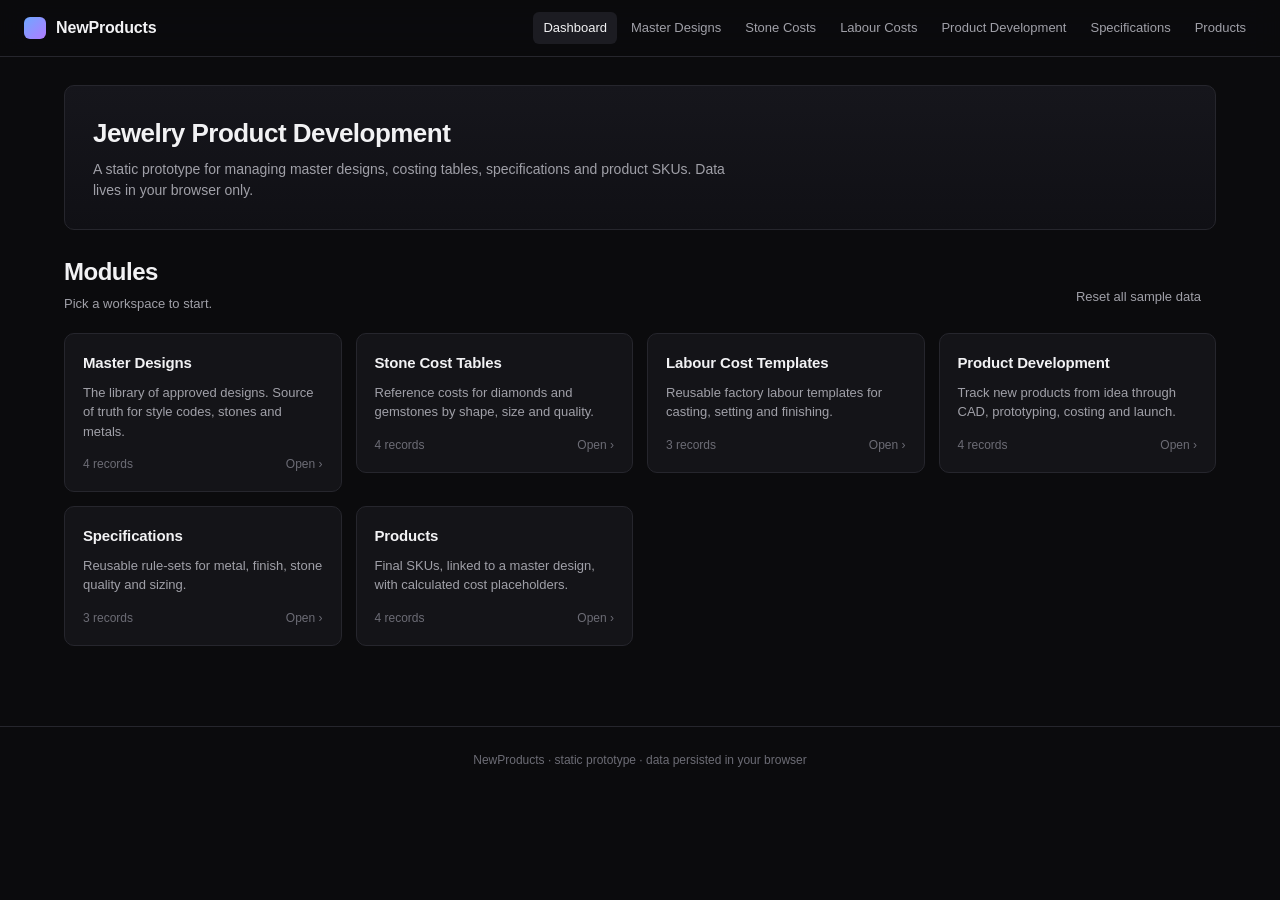
==== index.html @ 2b87fa81 "Add static jewelry product development PoC Six modules (Master Designs, Stone Cost Tables, Labour Co" ====
<!doctype html>
<html lang="en">
  <head>
    <meta charset="utf-8" />
    <meta name="viewport" content="width=device-width, initial-scale=1" />
    <title>NewProducts &middot; Dashboard</title>
    <link rel="stylesheet" href="assets/styles.css" />
  </head>
  <body>
    <div class="app">
      <div id="topbar"></div>

      <main class="main">
        <section class="hero">
          <h1>Jewelry Product Development</h1>
          <p>
            A static prototype for managing master designs, costing tables,
            specifications and product SKUs. Data lives in your browser only.
          </p>
        </section>

        <div class="page-header">
          <div>
            <h1>Modules</h1>
            <p>Pick a workspace to start.</p>
          </div>
          <button class="btn btn-ghost" id="reset-all">Reset all sample data</button>
        </div>

        <div class="cards" id="module-cards"></div>
      </main>

      <div id="footer"></div>
    </div>

    <script src="shared/sample-data.js"></script>
    <script src="shared/storage.js"></script>
    <script src="assets/app.js"></script>
    <script>
      App.renderNav("dashboard");
      App.renderFooter();

      var DESCRIPTIONS = {
        "master-designs": {
          title: "Master Designs",
          desc: "The library of approved designs. Source of truth for style codes, stones and metals.",
          dataKey: "masterDesigns"
        },
        "stone-cost-tables": {
          title: "Stone Cost Tables",
          desc: "Reference costs for diamonds and gemstones by shape, size and quality.",
          dataKey: "stoneCostTables"
        },
        "labour-cost-templates": {
          title: "Labour Cost Templates",
          desc: "Reusable factory labour templates for casting, setting and finishing.",
          dataKey: "labourCostTemplates"
        },
        "product-development": {
          title: "Product Development",
          desc: "Track new products from idea through CAD, prototyping, costing and launch.",
          dataKey: "productDevelopment"
        },
        "specifications": {
          title: "Specifications",
          desc: "Reusable rule-sets for metal, finish, stone quality and sizing.",
          dataKey: "specifications"
        },
        "products": {
          title: "Products",
          desc: "Final SKUs, linked to a master design, with calculated cost placeholders.",
          dataKey: "products"
        }
      };

      var holder = document.getElementById("module-cards");
      var html = App.MODULES.filter(function (m) { return m.key !== "dashboard"; })
        .map(function (m) {
          var meta = DESCRIPTIONS[m.key] || { title: m.label, desc: "", dataKey: null };
          var count = meta.dataKey ? Storage.load(meta.dataKey).length : 0;
          return (
            '<a class="card-link" href="' + m.path + 'index.html">' +
            '<div class="card">' +
              '<h3>' + App.escapeHtml(meta.title) + '</h3>' +
              '<p>' + App.escapeHtml(meta.desc) + '</p>' +
              '<div class="card-meta">' +
                '<span>' + count + ' record' + (count === 1 ? '' : 's') + '</span>' +
                '<span>Open &rsaquo;</span>' +
              '</div>' +
            '</div>' +
            '</a>'
          );
        }).join("");
      holder.innerHTML = html;

      document.getElementById("reset-all").addEventListener("click", function () {
        if (confirm("Reset every module back to sample data? Local edits will be lost.")) {
          Storage.resetAll();
          location.reload();
        }
      });
    </script>
  </body>
</html>
---- assets/styles.css ----
/* NewProducts - shared minimalist dark theme */

:root {
  --bg: #0b0b0d;
  --bg-elev: #141418;
  --bg-elev-2: #1c1c22;
  --border: #26262d;
  --border-strong: #34343d;
  --text: #f2f2f4;
  --text-dim: #a0a0a8;
  --text-faint: #6c6c75;
  --accent: #6ea8ff;
  --accent-hover: #8ebcff;
  --danger: #ff6b6b;
  --success: #5cd07a;
  --warn: #f0c14b;
  --radius: 10px;
  --radius-sm: 6px;
  --shadow: 0 6px 24px rgba(0, 0, 0, 0.35);
  --font: -apple-system, BlinkMacSystemFont, "SF Pro Text", "Segoe UI",
    Helvetica, Arial, sans-serif;
}

* {
  box-sizing: border-box;
}

html,
body {
  margin: 0;
  padding: 0;
  background: var(--bg);
  color: var(--text);
  font-family: var(--font);
  font-size: 14px;
  line-height: 1.5;
  -webkit-font-smoothing: antialiased;
}

a {
  color: var(--accent);
  text-decoration: none;
}
a:hover {
  color: var(--accent-hover);
}

/* Layout */
.app {
  min-height: 100vh;
  display: flex;
  flex-direction: column;
}

.topbar {
  position: sticky;
  top: 0;
  z-index: 10;
  background: rgba(11, 11, 13, 0.85);
  backdrop-filter: saturate(160%) blur(14px);
  -webkit-backdrop-filter: saturate(160%) blur(14px);
  border-bottom: 1px solid var(--border);
  padding: 12px 24px;
  display: flex;
  align-items: center;
  justify-content: space-between;
  gap: 16px;
  flex-wrap: wrap;
}

.brand {
  display: flex;
  align-items: center;
  gap: 10px;
  font-weight: 600;
  letter-spacing: -0.01em;
  font-size: 16px;
  color: var(--text);
}
.brand-mark {
  width: 22px;
  height: 22px;
  border-radius: 6px;
  background: linear-gradient(135deg, #6ea8ff, #b07bff);
}

.nav {
  display: flex;
  flex-wrap: wrap;
  gap: 4px;
}
.nav a {
  color: var(--text-dim);
  padding: 6px 10px;
  border-radius: var(--radius-sm);
  font-size: 13px;
  font-weight: 500;
}
.nav a:hover {
  color: var(--text);
  background: var(--bg-elev);
}
.nav a.active {
  color: var(--text);
  background: var(--bg-elev-2);
}

.main {
  padding: 28px 24px 80px;
  max-width: 1200px;
  width: 100%;
  margin: 0 auto;
}

.page-header {
  display: flex;
  align-items: flex-end;
  justify-content: space-between;
  gap: 16px;
  margin-bottom: 20px;
  flex-wrap: wrap;
}
.page-header h1 {
  margin: 0;
  font-size: 24px;
  font-weight: 600;
  letter-spacing: -0.02em;
}
.page-header p {
  margin: 4px 0 0;
  color: var(--text-dim);
  font-size: 13px;
}

.toolbar {
  display: flex;
  gap: 10px;
  align-items: center;
  flex-wrap: wrap;
  margin-bottom: 16px;
}
.toolbar .grow {
  flex: 1;
  min-width: 180px;
}

/* Buttons */
.btn {
  appearance: none;
  border: 1px solid var(--border-strong);
  background: var(--bg-elev);
  color: var(--text);
  padding: 8px 14px;
  border-radius: var(--radius-sm);
  font-size: 13px;
  font-weight: 500;
  cursor: pointer;
  transition: background 0.15s ease, border-color 0.15s ease,
    transform 0.05s ease;
  font-family: inherit;
}
.btn:hover {
  background: var(--bg-elev-2);
  border-color: #44444f;
}
.btn:active {
  transform: translateY(1px);
}
.btn-primary {
  background: var(--accent);
  border-color: var(--accent);
  color: #0a1530;
}
.btn-primary:hover {
  background: var(--accent-hover);
  border-color: var(--accent-hover);
  color: #0a1530;
}
.btn-danger {
  background: transparent;
  border-color: #5a2a2a;
  color: var(--danger);
}
.btn-danger:hover {
  background: #2a1414;
  border-color: #7a3535;
}
.btn-ghost {
  background: transparent;
  border-color: transparent;
  color: var(--text-dim);
}
.btn-ghost:hover {
  background: var(--bg-elev);
  color: var(--text);
}
.btn-sm {
  padding: 5px 9px;
  font-size: 12px;
}

/* Inputs */
.input,
.select,
.textarea {
  appearance: none;
  width: 100%;
  background: var(--bg-elev);
  border: 1px solid var(--border-strong);
  color: var(--text);
  padding: 8px 12px;
  border-radius: var(--radius-sm);
  font-size: 13px;
  font-family: inherit;
  outline: none;
  transition: border-color 0.15s ease, background 0.15s ease;
}
.input:focus,
.select:focus,
.textarea:focus {
  border-color: var(--accent);
  background: var(--bg-elev-2);
}
.textarea {
  min-height: 70px;
  resize: vertical;
}
label {
  display: block;
  font-size: 12px;
  color: var(--text-dim);
  margin-bottom: 4px;
  letter-spacing: 0.01em;
}

/* Tables */
.table-wrap {
  background: var(--bg-elev);
  border: 1px solid var(--border);
  border-radius: var(--radius);
  overflow: hidden;
}
table {
  width: 100%;
  border-collapse: collapse;
  font-size: 13px;
}
thead th {
  text-align: left;
  font-weight: 500;
  font-size: 12px;
  color: var(--text-dim);
  padding: 10px 14px;
  background: var(--bg-elev-2);
  border-bottom: 1px solid var(--border);
  white-space: nowrap;
}
tbody td {
  padding: 11px 14px;
  border-bottom: 1px solid var(--border);
  vertical-align: middle;
}
tbody tr:last-child td {
  border-bottom: none;
}
tbody tr:hover {
  background: rgba(255, 255, 255, 0.02);
}
.row-actions {
  display: flex;
  gap: 6px;
  justify-content: flex-end;
}
.cell-dim {
  color: var(--text-dim);
}
.empty {
  padding: 36px;
  text-align: center;
  color: var(--text-faint);
}

/* Cards (dashboard / spec cards) */
.cards {
  display: grid;
  grid-template-columns: repeat(auto-fill, minmax(260px, 1fr));
  gap: 14px;
}
.card {
  background: var(--bg-elev);
  border: 1px solid var(--border);
  border-radius: var(--radius);
  padding: 18px;
  display: flex;
  flex-direction: column;
  gap: 8px;
  transition: border-color 0.15s ease, transform 0.15s ease;
}
.card:hover {
  border-color: var(--border-strong);
}
.card h3 {
  margin: 0;
  font-size: 15px;
  font-weight: 600;
  letter-spacing: -0.01em;
}
.card p {
  margin: 0;
  color: var(--text-dim);
  font-size: 13px;
}
.card-link {
  display: block;
  color: inherit;
}
.card-link:hover .card {
  border-color: #44444f;
  transform: translateY(-1px);
}
.card-meta {
  display: flex;
  justify-content: space-between;
  margin-top: 6px;
  font-size: 12px;
  color: var(--text-faint);
}

/* Badge / status pills */
.badge {
  display: inline-block;
  padding: 2px 8px;
  border-radius: 999px;
  font-size: 11px;
  font-weight: 500;
  background: var(--bg-elev-2);
  color: var(--text-dim);
  border: 1px solid var(--border);
  white-space: nowrap;
}
.badge.draft { color: #b9b9c2; }
.badge.approved, .badge.active, .badge.launched { color: var(--success); border-color: #2a4f33; background: #122019; }
.badge.retired, .badge.archived { color: var(--text-faint); }
.badge.idea { color: #c7a4ff; border-color: #3a2c52; background: #1c1729; }
.badge.cad { color: #6ea8ff; border-color: #2c4373; background: #142036; }
.badge.prototype { color: #f0c14b; border-color: #4d3e1a; background: #221c0d; }
.badge.costing { color: #ffaf6b; border-color: #4d2f1a; background: #221408; }

/* Dialog / modal */
dialog {
  border: 1px solid var(--border-strong);
  border-radius: var(--radius);
  background: var(--bg-elev);
  color: var(--text);
  padding: 0;
  max-width: 560px;
  width: calc(100% - 32px);
  box-shadow: var(--shadow);
}
dialog::backdrop {
  background: rgba(0, 0, 0, 0.55);
  backdrop-filter: blur(2px);
}
.dialog-header {
  padding: 16px 20px;
  border-bottom: 1px solid var(--border);
  display: flex;
  justify-content: space-between;
  align-items: center;
}
.dialog-header h2 {
  margin: 0;
  font-size: 16px;
  font-weight: 600;
}
.dialog-body {
  padding: 18px 20px;
  max-height: 70vh;
  overflow-y: auto;
}
.dialog-footer {
  padding: 12px 20px;
  border-top: 1px solid var(--border);
  display: flex;
  justify-content: flex-end;
  gap: 8px;
}
.form-grid {
  display: grid;
  grid-template-columns: repeat(2, 1fr);
  gap: 12px 14px;
}
.form-grid .full {
  grid-column: 1 / -1;
}

/* Footer */
.footer {
  text-align: center;
  color: var(--text-faint);
  font-size: 12px;
  padding: 24px;
  border-top: 1px solid var(--border);
}

/* Hero on dashboard */
.hero {
  background: linear-gradient(180deg, #16161c, #101015);
  border: 1px solid var(--border);
  border-radius: var(--radius);
  padding: 28px;
  margin-bottom: 24px;
}
.hero h1 {
  margin: 0 0 6px;
  font-size: 26px;
  font-weight: 600;
  letter-spacing: -0.02em;
}
.hero p {
  margin: 0;
  color: var(--text-dim);
  max-width: 640px;
}

/* Responsive */
@media (max-width: 720px) {
  .topbar {
    padding: 10px 14px;
    gap: 8px;
  }
  .nav a {
    padding: 5px 8px;
    font-size: 12px;
  }
  .main {
    padding: 18px 14px 60px;
  }
  .page-header h1 {
    font-size: 20px;
  }
  .form-grid {
    grid-template-columns: 1fr;
  }
  thead th,
  tbody td {
    padding: 9px 10px;
  }
  .hero {
    padding: 20px;
  }
  .hero h1 {
    font-size: 22px;
  }
}
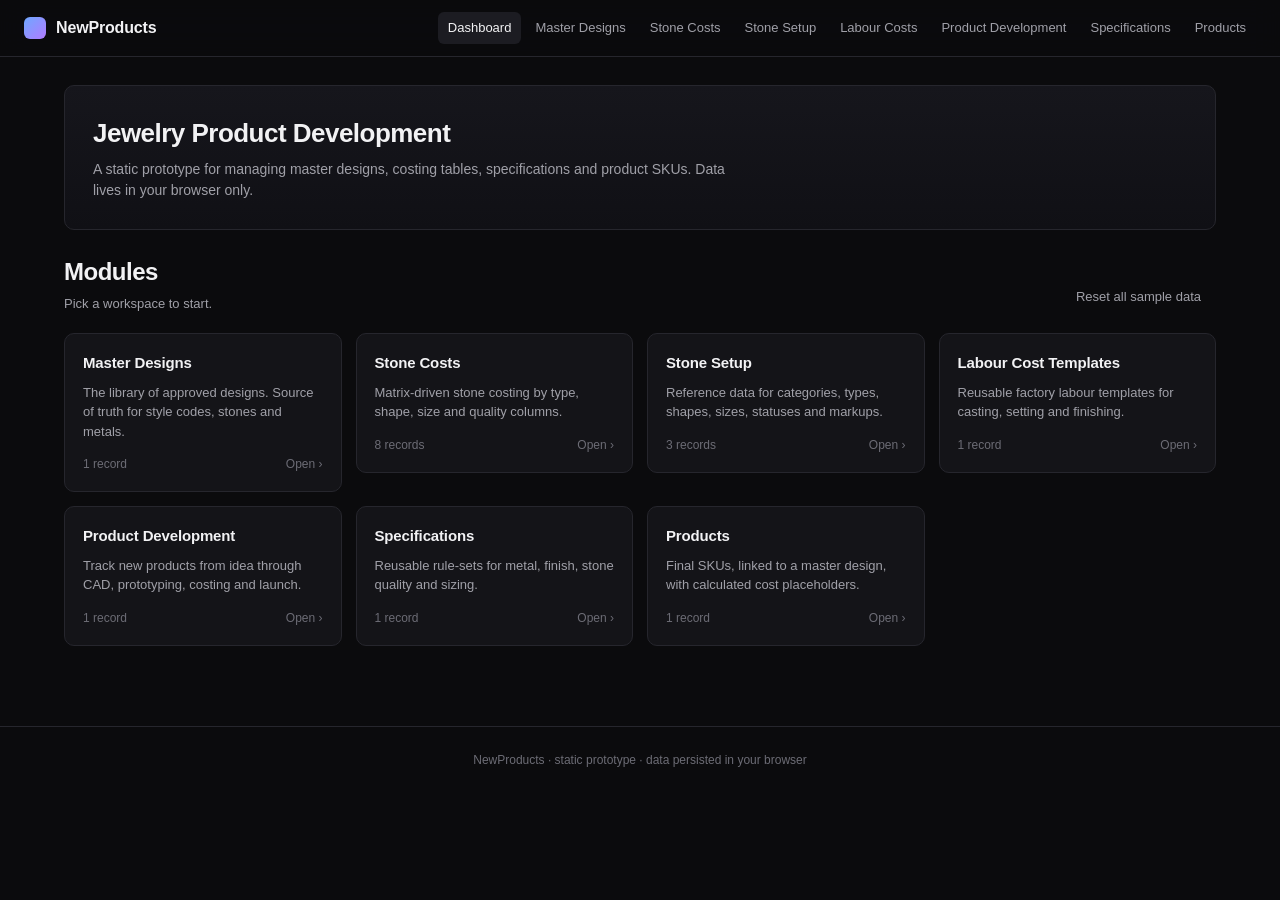
==== commit 6cb58ded: "Build matrix-based stone costing and stone setup modules" ====
--- a/index.html
+++ b/index.html
@@ -47,9 +47,14 @@
           dataKey: "masterDesigns"
         },
         "stone-cost-tables": {
-          title: "Stone Cost Tables",
-          desc: "Reference costs for diamonds and gemstones by shape, size and quality.",
-          dataKey: "stoneCostTables"
+          title: "Stone Costs",
+          desc: "Matrix-driven stone costing by type, shape, size and quality columns.",
+          dataKey: "stoneCosts"
+        },
+        "stone-setup": {
+          title: "Stone Setup",
+          desc: "Reference data for categories, types, shapes, sizes, statuses and markups.",
+          dataKey: "stoneSetup", countPath: "types"
         },
         "labour-cost-templates": {
           title: "Labour Cost Templates",
@@ -77,7 +82,9 @@
       var html = App.MODULES.filter(function (m) { return m.key !== "dashboard"; })
         .map(function (m) {
           var meta = DESCRIPTIONS[m.key] || { title: m.label, desc: "", dataKey: null };
-          var count = meta.dataKey ? Storage.load(meta.dataKey).length : 0;
+          var source = meta.dataKey ? Storage.load(meta.dataKey) : [];
+          if (meta.countPath && source && source[meta.countPath]) source = source[meta.countPath];
+          var count = Array.isArray(source) ? source.length : Object.keys(source || {}).length;
           return (
             '<a class="card-link" href="' + m.path + 'index.html">' +
             '<div class="card">' +
--- a/assets/styles.css
+++ b/assets/styles.css
@@ -453,3 +453,37 @@
     font-size: 22px;
   }
 }
+
+.wide-main { max-width: 1500px; }
+.matrix-wrap { overflow: auto; }
+.matrix-table { min-width: 1300px; }
+.sticky-col,
+.sticky-col-2 { position: sticky; background: var(--bg-elev); z-index: 2; }
+.sticky-col { left: 0; }
+.sticky-col-2 { left: 110px; }
+.slim-input,
+.slim-select { min-width: 95px; padding: 5px 8px; font-size: 12px; }
+.matrix-cell { display: flex; flex-direction: column; gap: 6px; padding: 6px; border: 1px solid var(--border); border-radius: 8px; }
+.status-priced { border-color: rgba(92, 208, 122, 0.6); }
+.status-missing { border-color: rgba(255, 107, 107, 0.7); }
+.status-not-used { border-color: rgba(160, 160, 168, 0.5); }
+.status-unavailable { border-color: rgba(90, 90, 90, 0.8); }
+.status-to-confirm { border-color: rgba(240, 193, 75, 0.8); }
+.status-legend { display: flex; gap: 12px; flex-wrap: wrap; margin-bottom: 12px; color: var(--text-dim); }
+.status-dot { width: 10px; height: 10px; border-radius: 999px; display: inline-block; margin-right: 6px; }
+.status-dot.status-priced { background: var(--success); border: none; }
+.status-dot.status-missing { background: var(--danger); border: none; }
+.status-dot.status-not-used { background: #7f7f89; border: none; }
+.status-dot.status-unavailable { background: #2e2e35; border: none; }
+.status-dot.status-to-confirm { background: var(--warn); border: none; }
+.check-inline { display: inline-flex; align-items: center; gap: 8px; font-size: 13px; color: var(--text-dim); }
+.segmented { display: inline-flex; gap: 6px; }
+.section-card { margin-bottom: 16px; }
+.section-header { display: flex; align-items: center; justify-content: space-between; margin-bottom: 10px; }
+.chip { display: inline-block; padding: 2px 8px; border-radius: 999px; background: var(--bg-elev-2); border: 1px solid var(--border-strong); margin: 2px; font-size: 11px; }
+.quality-grid { display: grid; grid-template-columns: 1fr; gap: 8px; }
+.quality-row { display: grid; grid-template-columns: minmax(120px, 1fr) 1fr 1fr; gap: 8px; align-items: center; }
+
+@media (max-width: 800px) {
+  .quality-row { grid-template-columns: 1fr; }
+}
